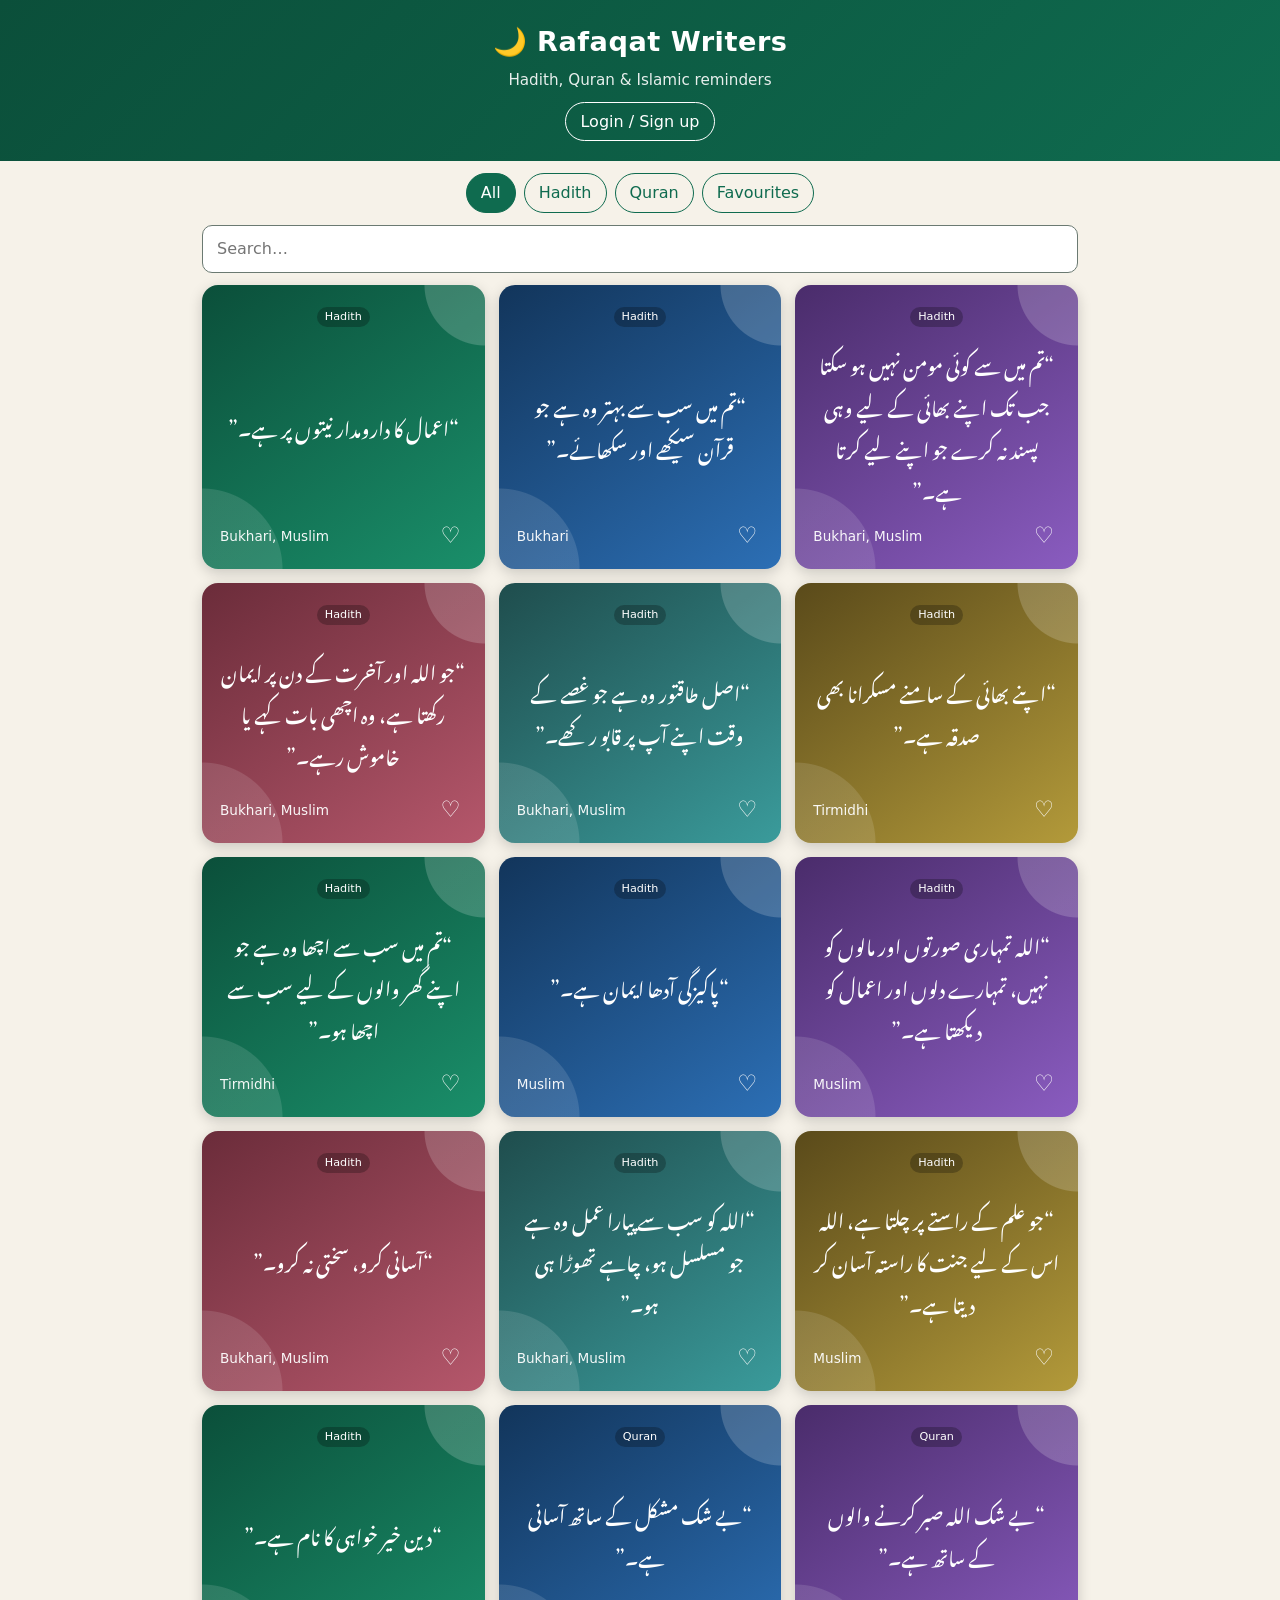
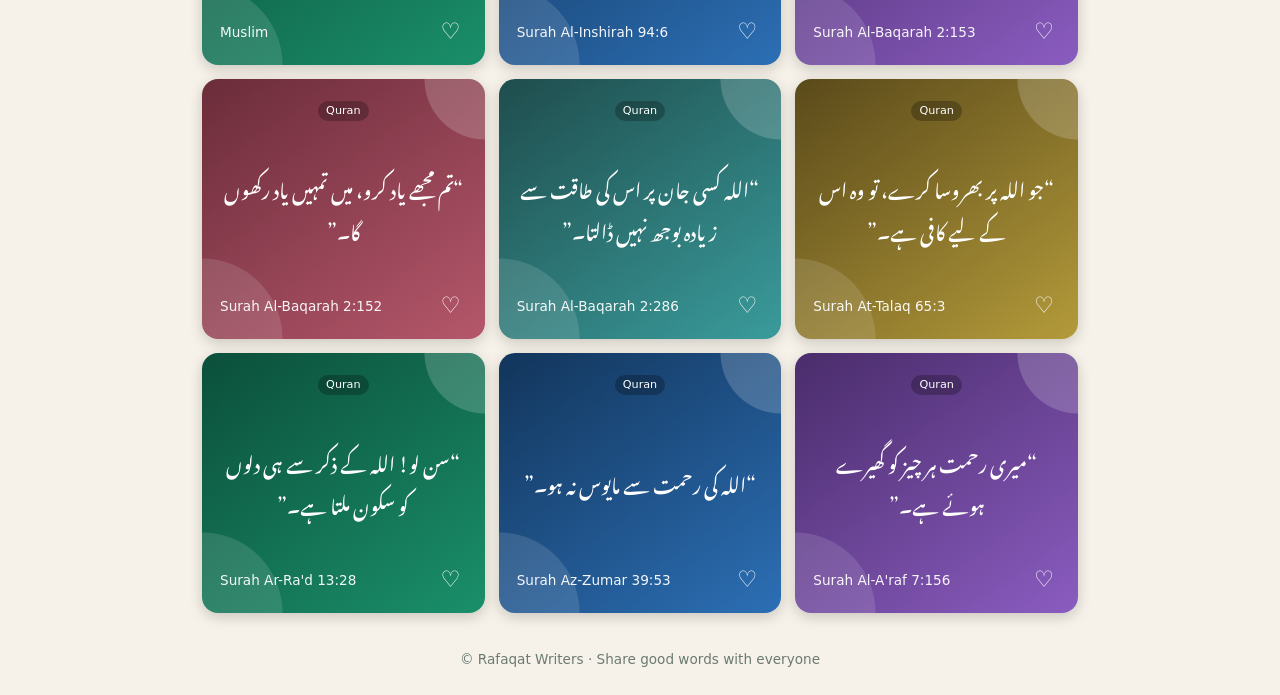
==== index.html @ 3bccc46a "Add files via upload" ====
<!DOCTYPE html>
<html lang="en">
<head>
<meta charset="utf-8">
<link rel="icon" href="favicon.svg" type="image/svg+xml">
<meta name="viewport" content="width=device-width, initial-scale=1, viewport-fit=cover">
<title>Rafaqat Writers – Islamic Hadith &amp; Quran Quotes</title>
<meta name="description" content="Rafaqat Writers: a beautiful collection of Hadith, Quran verses and Islamic reminders in Urdu.">
<link rel="stylesheet" href="https://fonts.googleapis.com/css2?family=Noto+Nastaliq+Urdu&display=swap">
<link rel="stylesheet" href="style.css">
</head>
<body>
<header>
<h1>🌙 Rafaqat Writers</h1>
<p>Hadith, Quran &amp; Islamic reminders</p>
<div style="margin-top:10px"><button class="chip" style="color:#fff;border-color:#fff" id="authBtn">Login / Sign up</button></div>
</header>
<nav id="cats"></nav>
<div class="bar"><input id="q" type="search" placeholder="Search…"></div>
<main id="grid"></main>
<footer>© Rafaqat Writers · Share good words with everyone</footer>

<dialog id="dlg">
<h3 id="dt" style="margin-top:0">Login</h3>
<input id="u" placeholder="Username" autocomplete="username">
<input id="p" type="password" placeholder="Password" autocomplete="current-password">
<div class="err" id="err"></div>
<div class="row"><button class="btn" id="go">Login</button><button class="chip" id="sw">New account</button><button class="chip" id="cl">Close</button></div>
</dialog>

<script src="script.js"></script>
</body>
</html>
---- style.css ----
:root{--bg:#f6f2e9;--fg:#1f2a24;--card:#fff;--ac:#0f6b4f;--mut:#6b7a72;box-sizing:border-box;padding-top:env(safe-area-inset-top,0px);padding-bottom:env(safe-area-inset-bottom,0px)}
@media(prefers-color-scheme:dark){:root:not([data-theme="light"]){--bg:#111a16;--fg:#eef3ef;--card:#1b2822;--ac:#3fc59a;--mut:#9fb2a8}}
:root[data-theme="dark"]{--bg:#111a16;--fg:#eef3ef;--card:#1b2822;--ac:#3fc59a;--mut:#9fb2a8}
*{box-sizing:border-box}
html{scroll-padding-top:env(safe-area-inset-top,0px)}
body{margin:0;background:var(--bg);color:var(--fg);font-family:"Segoe UI",system-ui,sans-serif;line-height:1.6}
header{background:linear-gradient(135deg,#0b4f3a,#0f6b4f);color:#fff;padding:20px 16px;text-align:center}
header h1{margin:0;font-size:1.7rem;letter-spacing:.5px}
header p{margin:4px 0 0;opacity:.9;font-size:.95rem}
nav{display:flex;gap:8px;flex-wrap:wrap;justify-content:center;padding:12px;position:sticky;top:env(safe-area-inset-top,0px);background:var(--bg);z-index:5}
button,input{font:inherit}
.chip{border:1px solid var(--ac);background:transparent;color:var(--ac);border-radius:20px;padding:6px 14px;cursor:pointer}
.chip.on{background:var(--ac);color:#fff}
.bar{max-width:900px;margin:0 auto;padding:0 12px;display:flex;gap:8px}
.bar input{flex:1;padding:10px 14px;border-radius:10px;border:1px solid var(--mut);background:var(--card);color:var(--fg)}
main{max-width:900px;margin:0 auto;padding:12px;display:grid;grid-template-columns:repeat(auto-fill,minmax(250px,1fr));gap:14px}
.pic{border-radius:16px;color:#fff;padding:22px 18px 14px;min-height:260px;display:flex;flex-direction:column;justify-content:space-between;position:relative;overflow:hidden;box-shadow:0 4px 14px rgba(0,0,0,.18)}
.pic::before{content:"";position:absolute;inset:0;background:radial-gradient(circle at 100% 0,rgba(255,255,255,.18) 0 60px,transparent 61px),radial-gradient(circle at 0 100%,rgba(255,255,255,.12) 0 80px,transparent 81px);pointer-events:none}
.pic .t{font-family:"Noto Nastaliq Urdu","Jameel Noori Nastaliq","Noto Naskh Arabic",serif;direction:rtl;line-height:2.2;font-size:1.2rem;font-weight:500;text-align:center;margin:auto 0;padding:8px 0;position:relative}
.pic .s{display:flex;justify-content:space-between;align-items:center;font-size:.85rem;opacity:.95;position:relative}
.pic .tag{font-size:.7rem;background:rgba(0,0,0,.25);border-radius:10px;padding:1px 8px;position:relative;align-self:center;margin-bottom:6px}
.heart{background:none;border:0;color:#fff;font-size:1.4rem;cursor:pointer}
.empty{grid-column:1/-1;text-align:center;color:var(--mut);padding:30px}
footer{text-align:center;color:var(--mut);padding:24px 12px;font-size:.85rem}
dialog{border:0;border-radius:16px;padding:20px;background:var(--card);color:var(--fg);width:min(92vw,340px)}
dialog::backdrop{background:rgba(0,0,0,.5)}
dialog input{display:block;width:100%;margin:8px 0;padding:10px;border-radius:8px;border:1px solid var(--mut);background:var(--bg);color:var(--fg)}
dialog .row{display:flex;gap:8px;margin-top:8px}
.btn{background:var(--ac);color:#fff;border:0;border-radius:10px;padding:9px 16px;cursor:pointer}
.err{color:#d33;font-size:.85rem;min-height:1.2em}
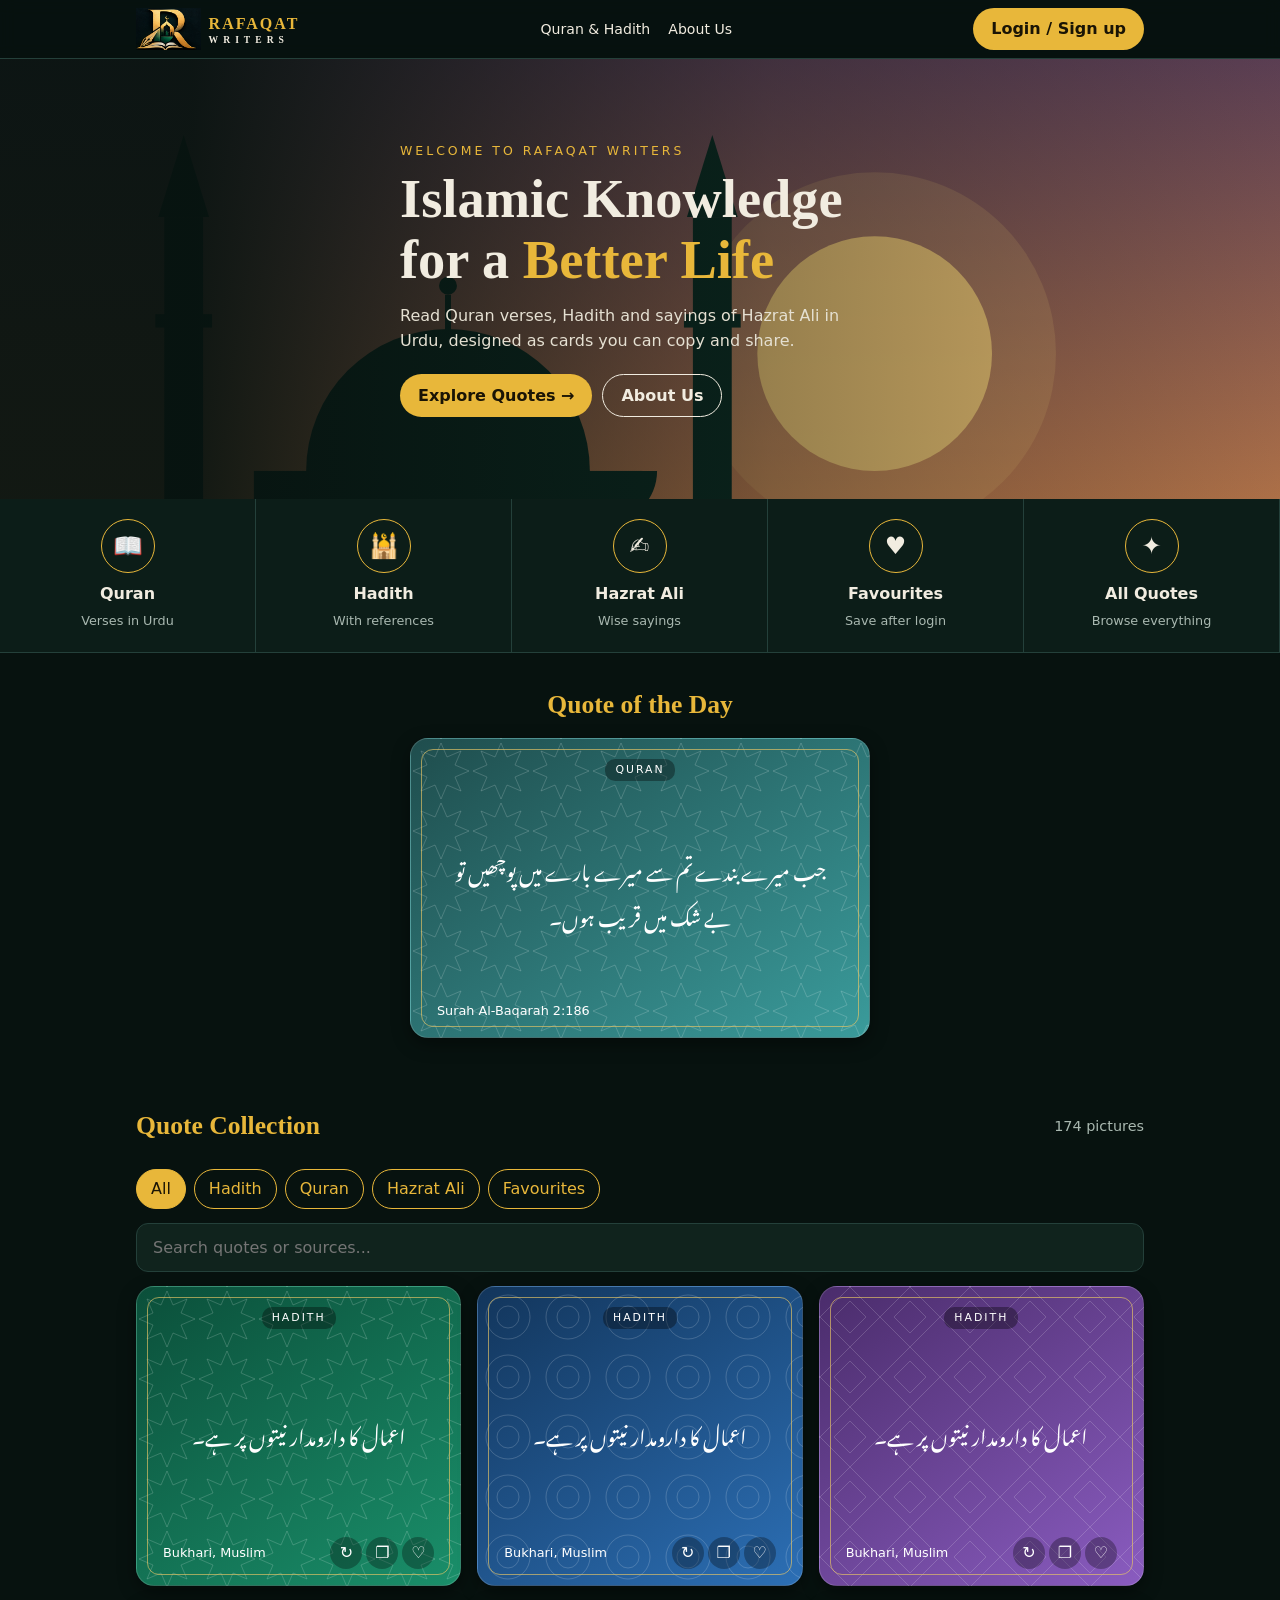
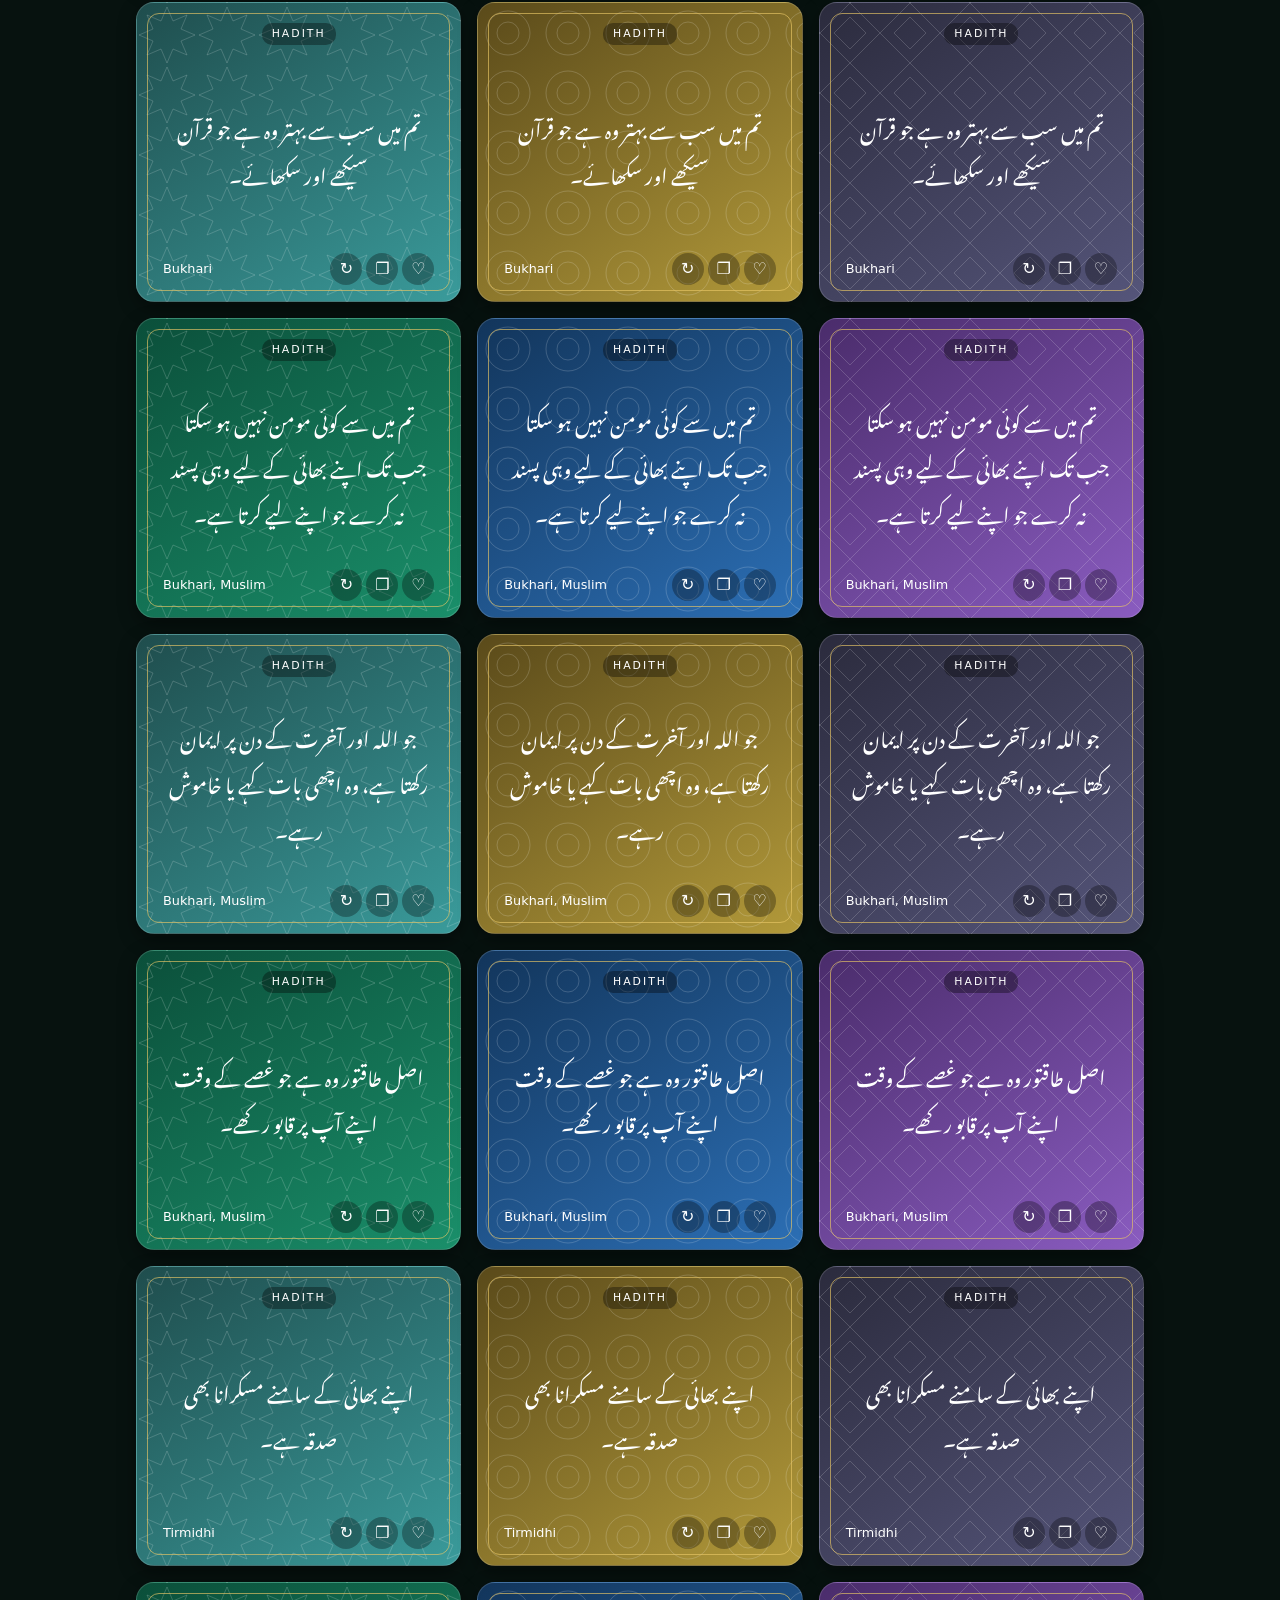
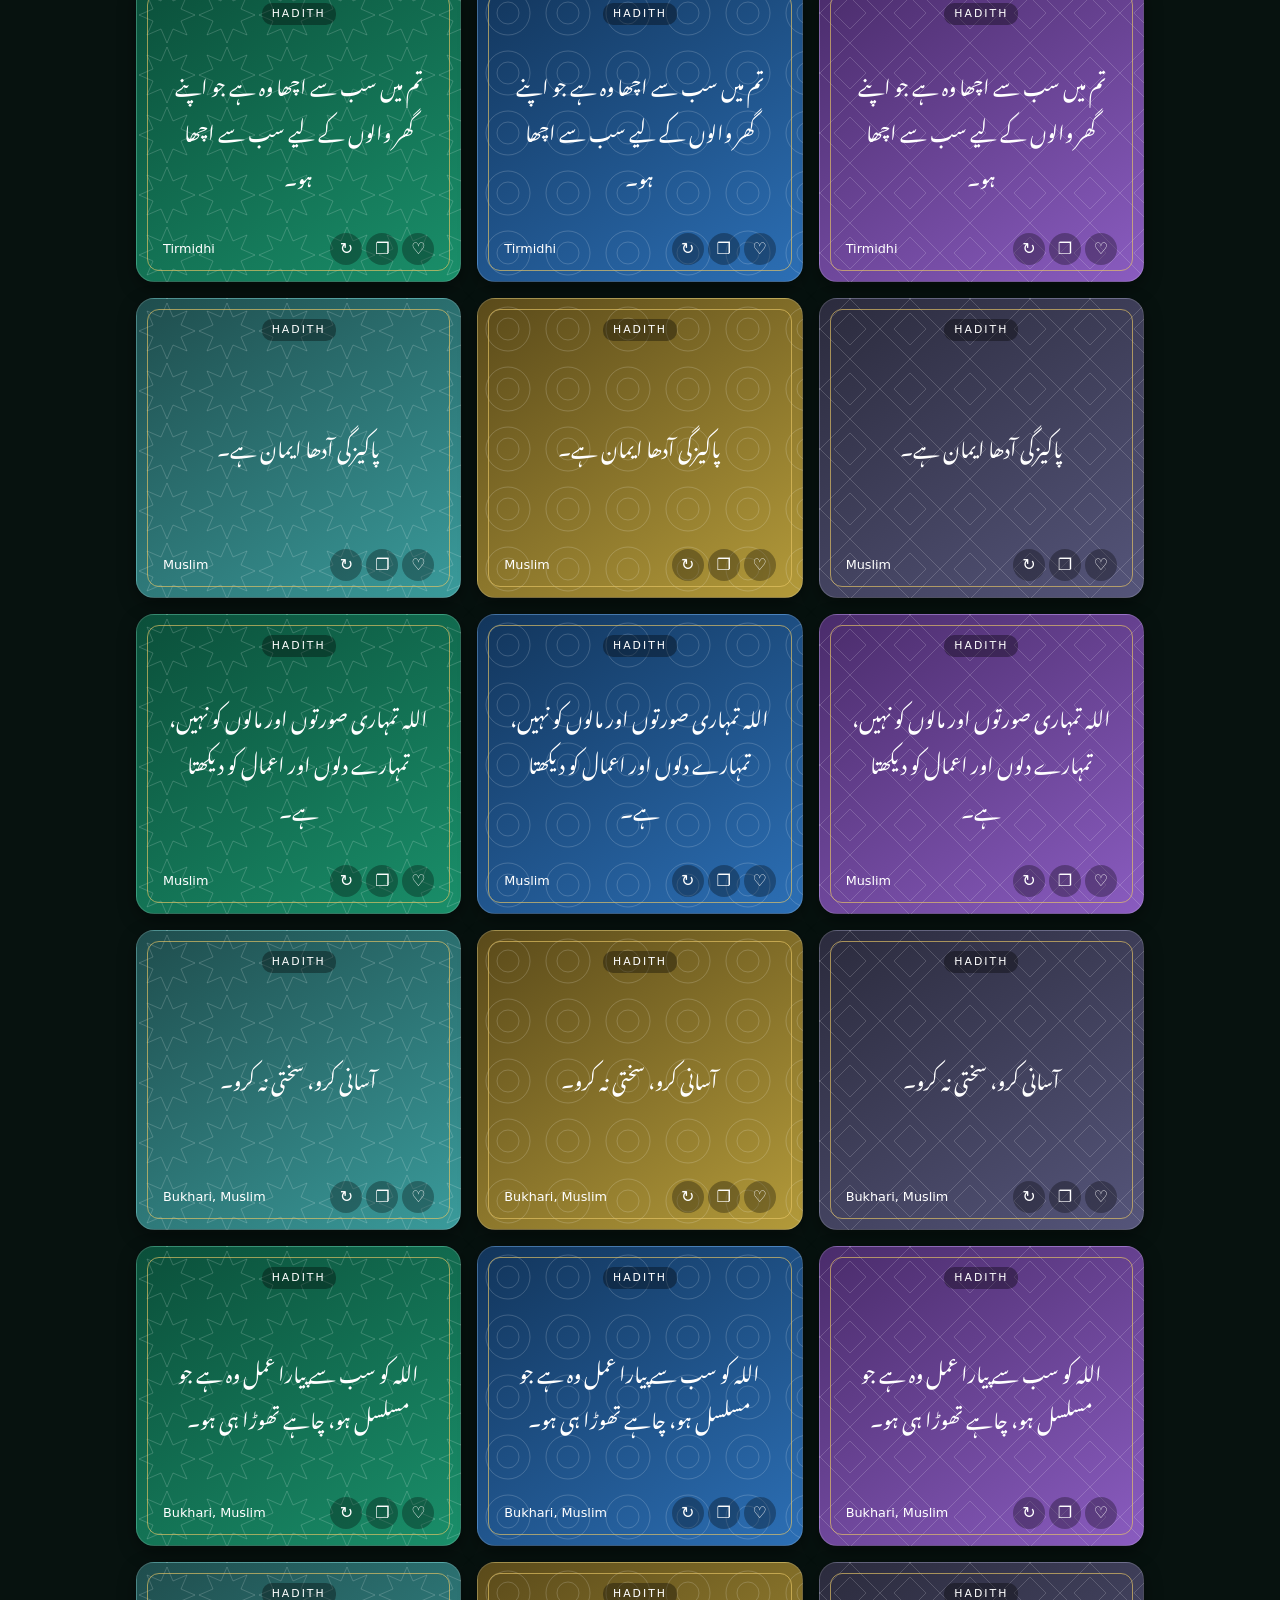
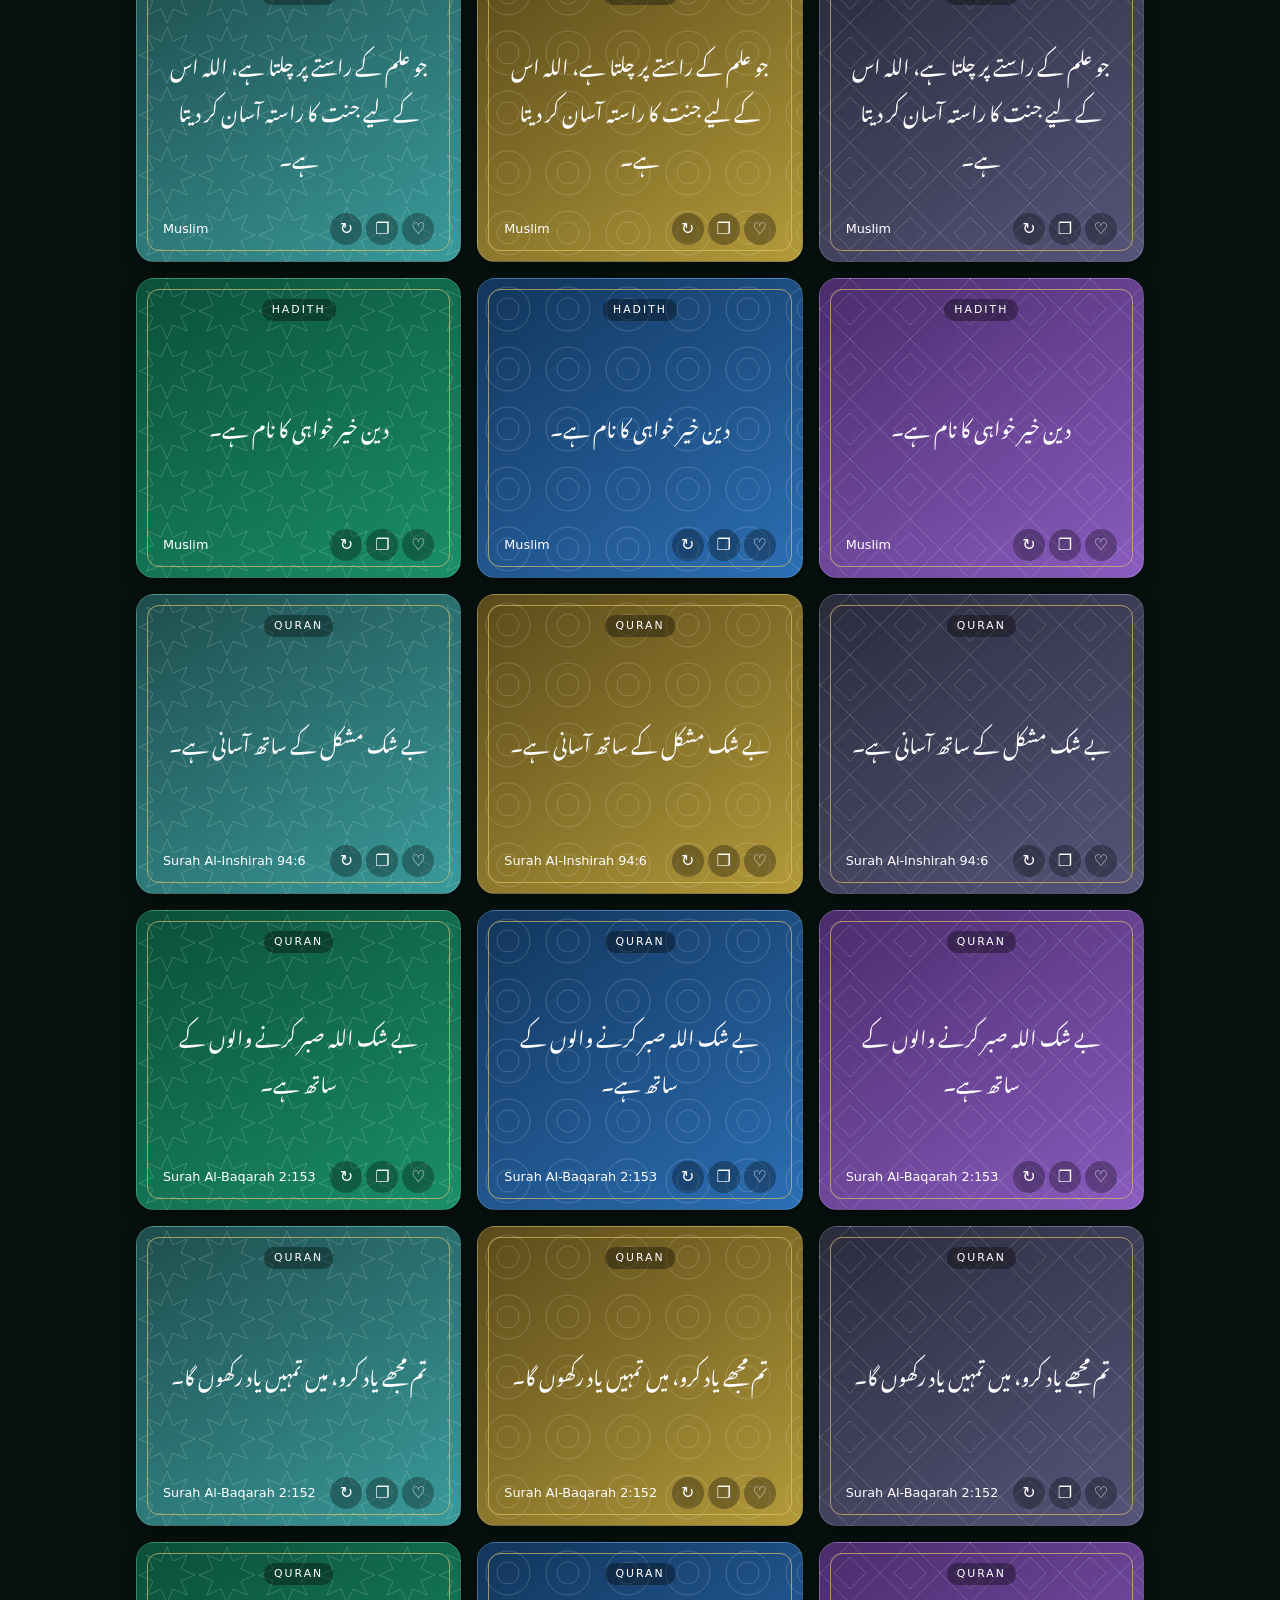
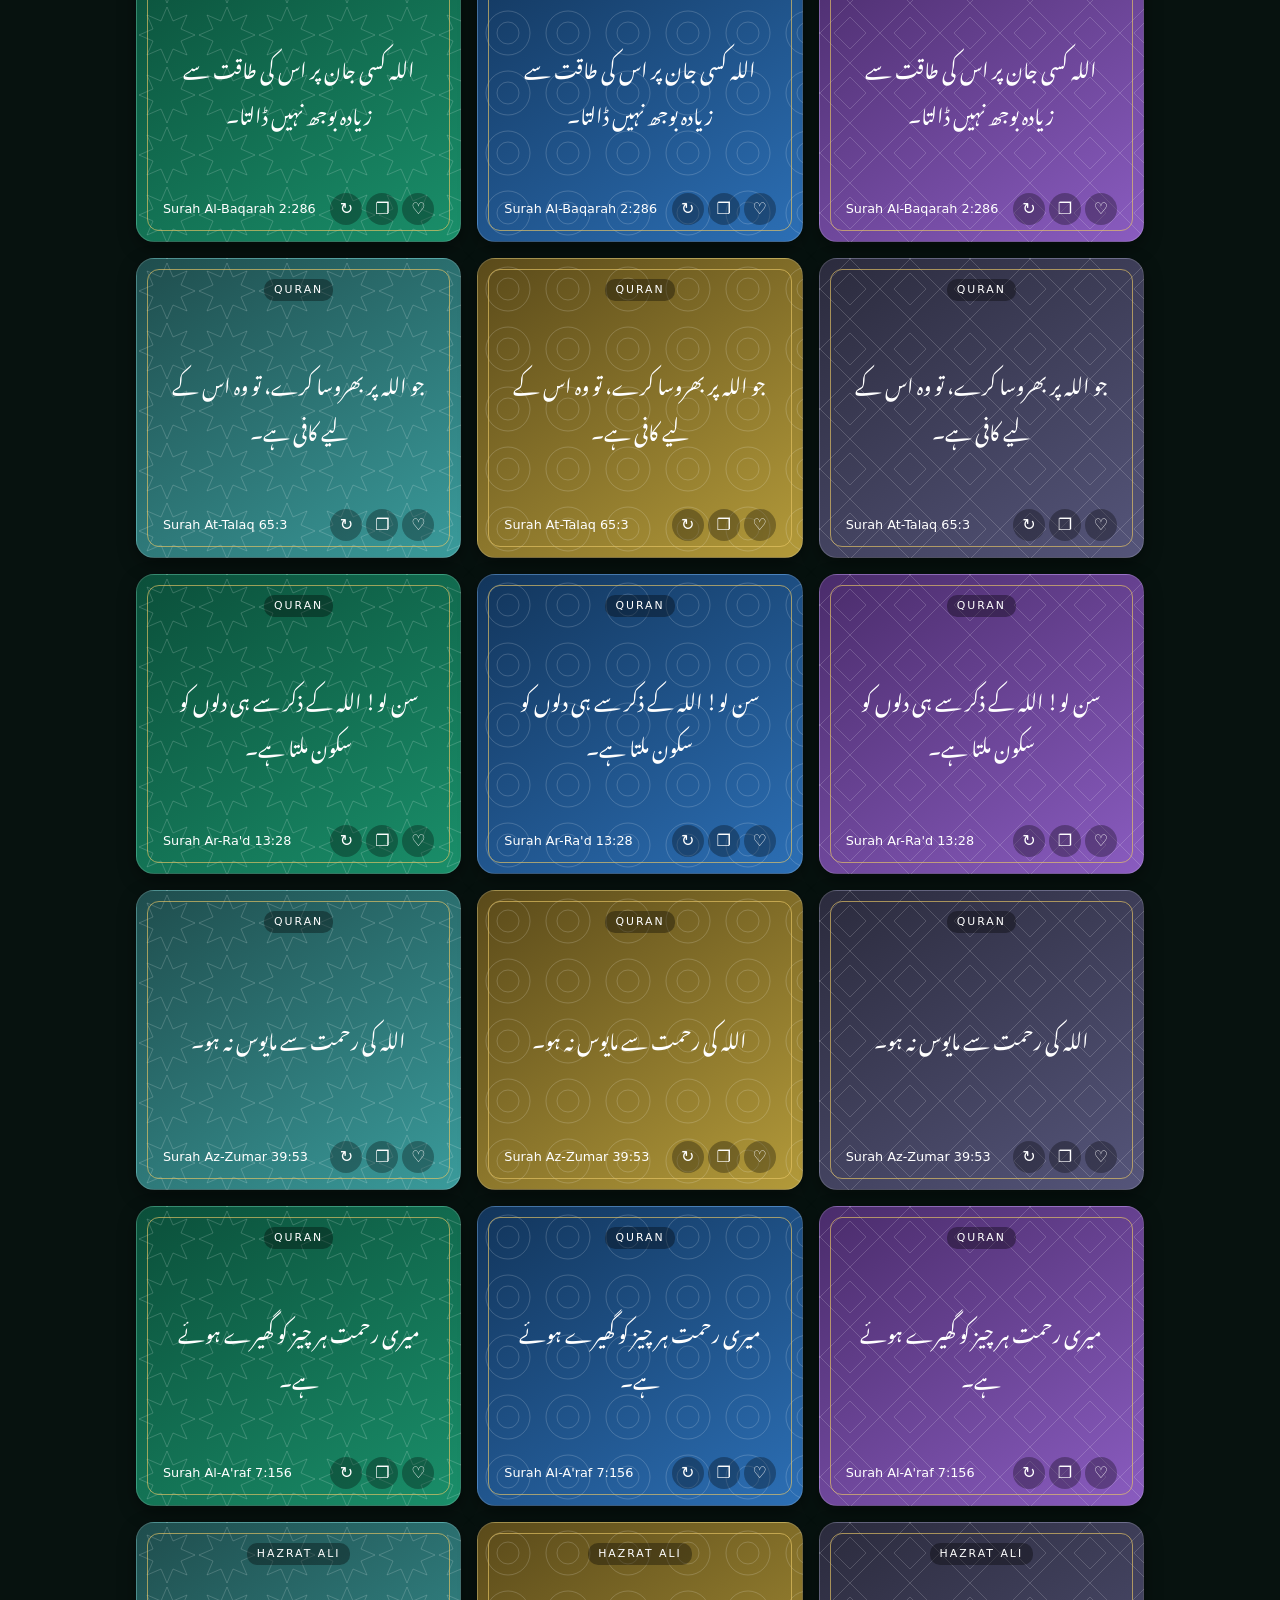
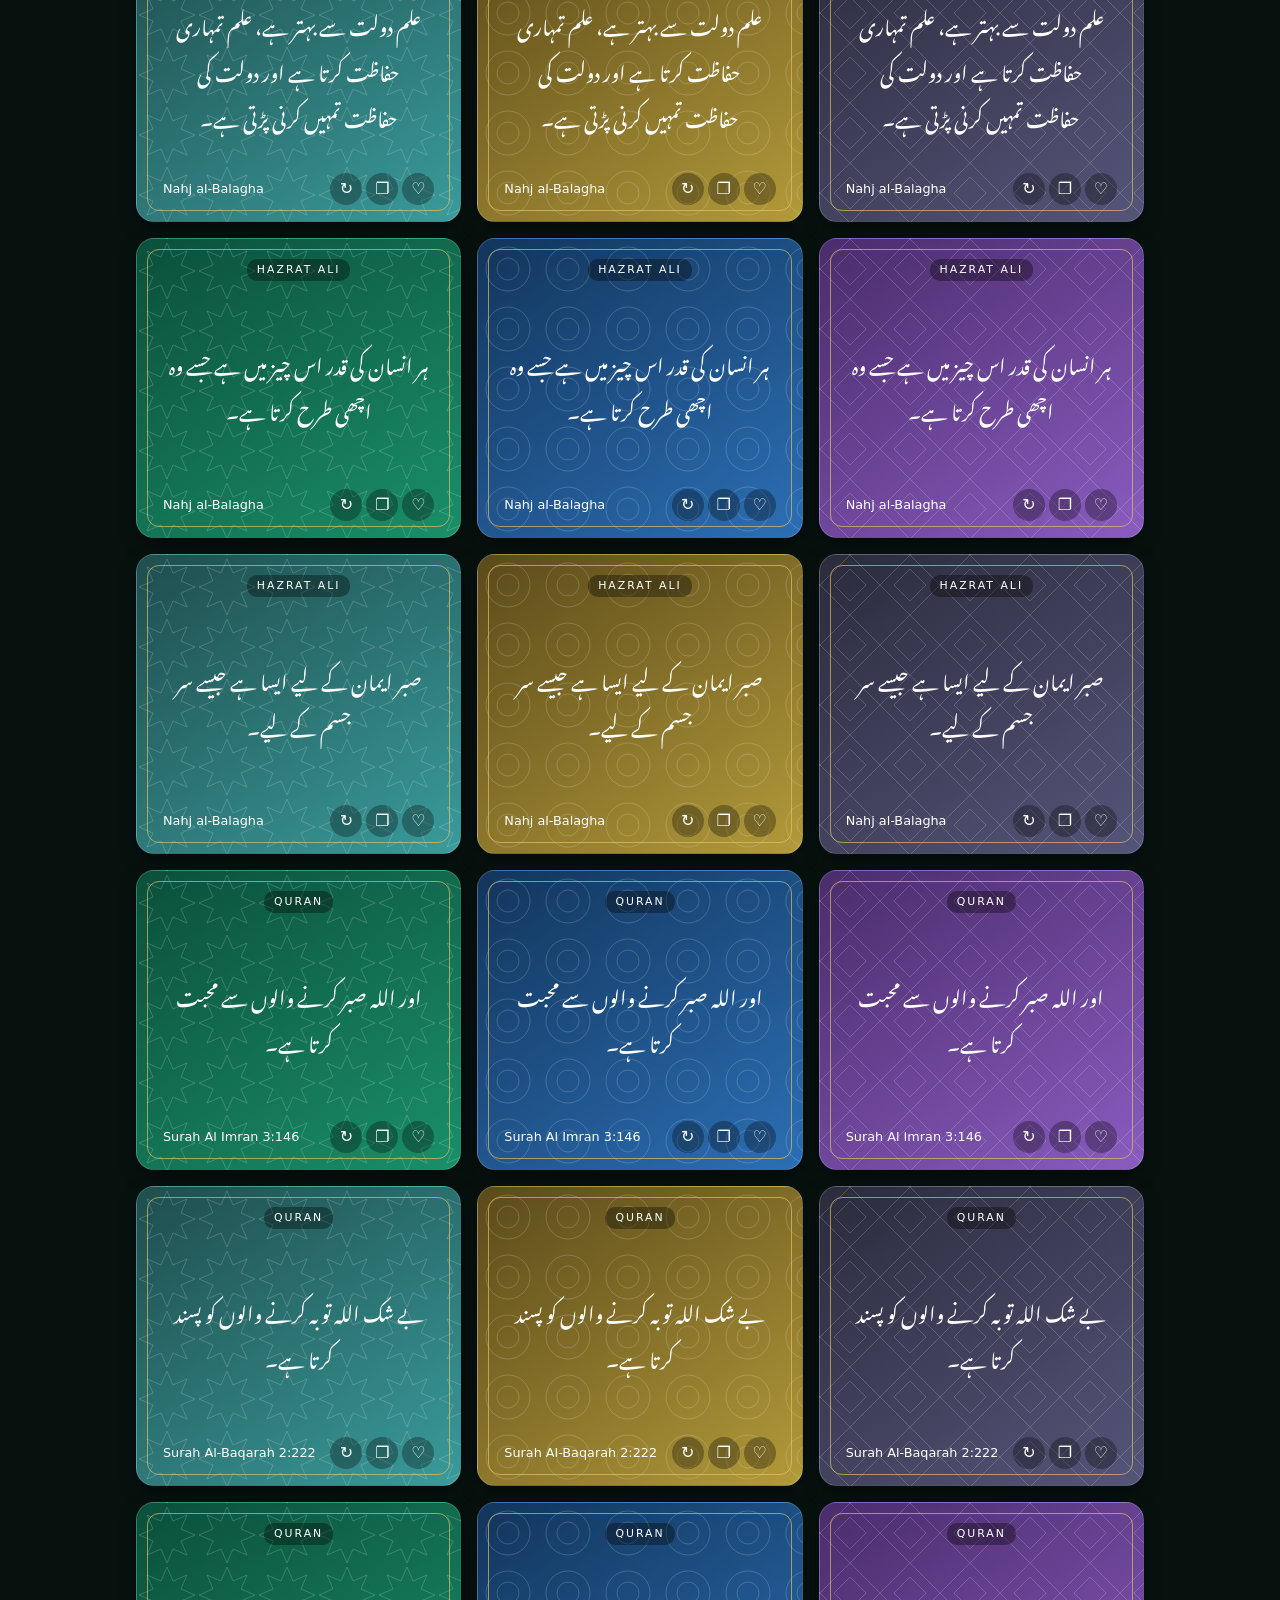
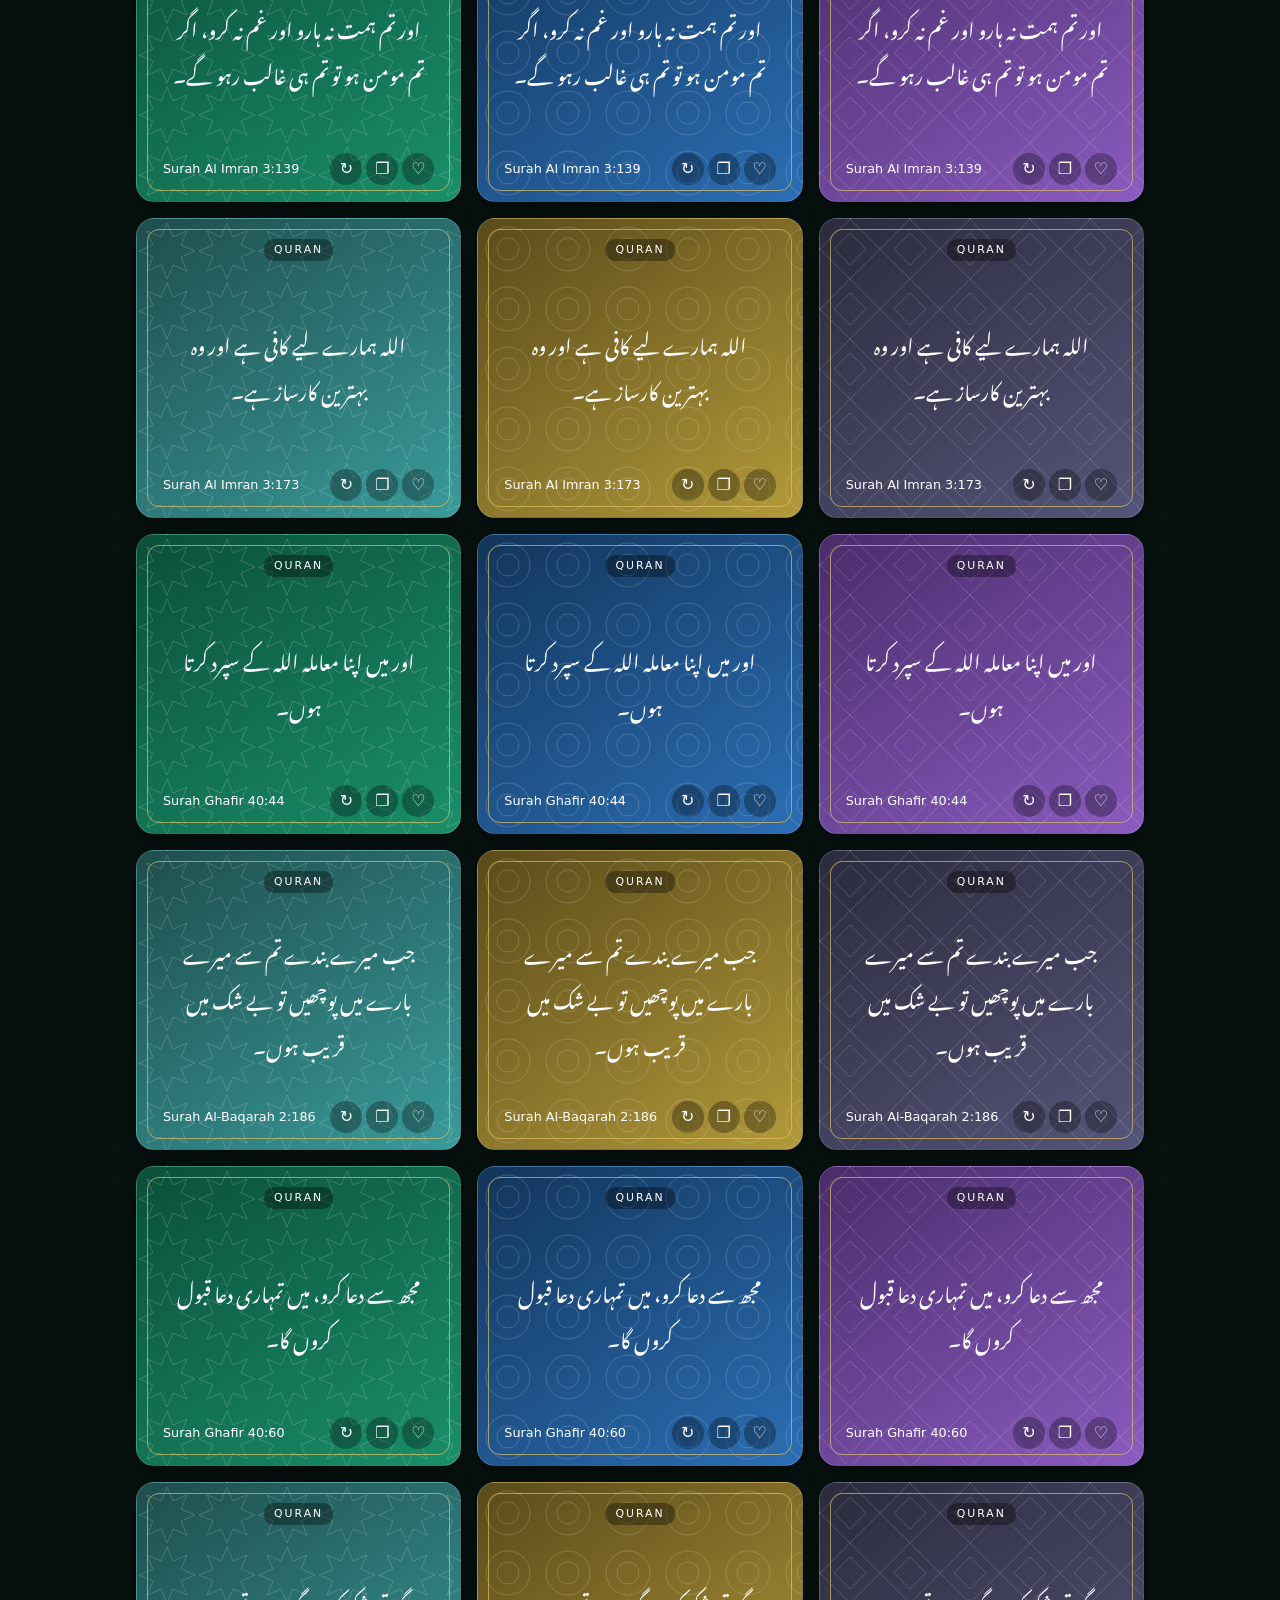
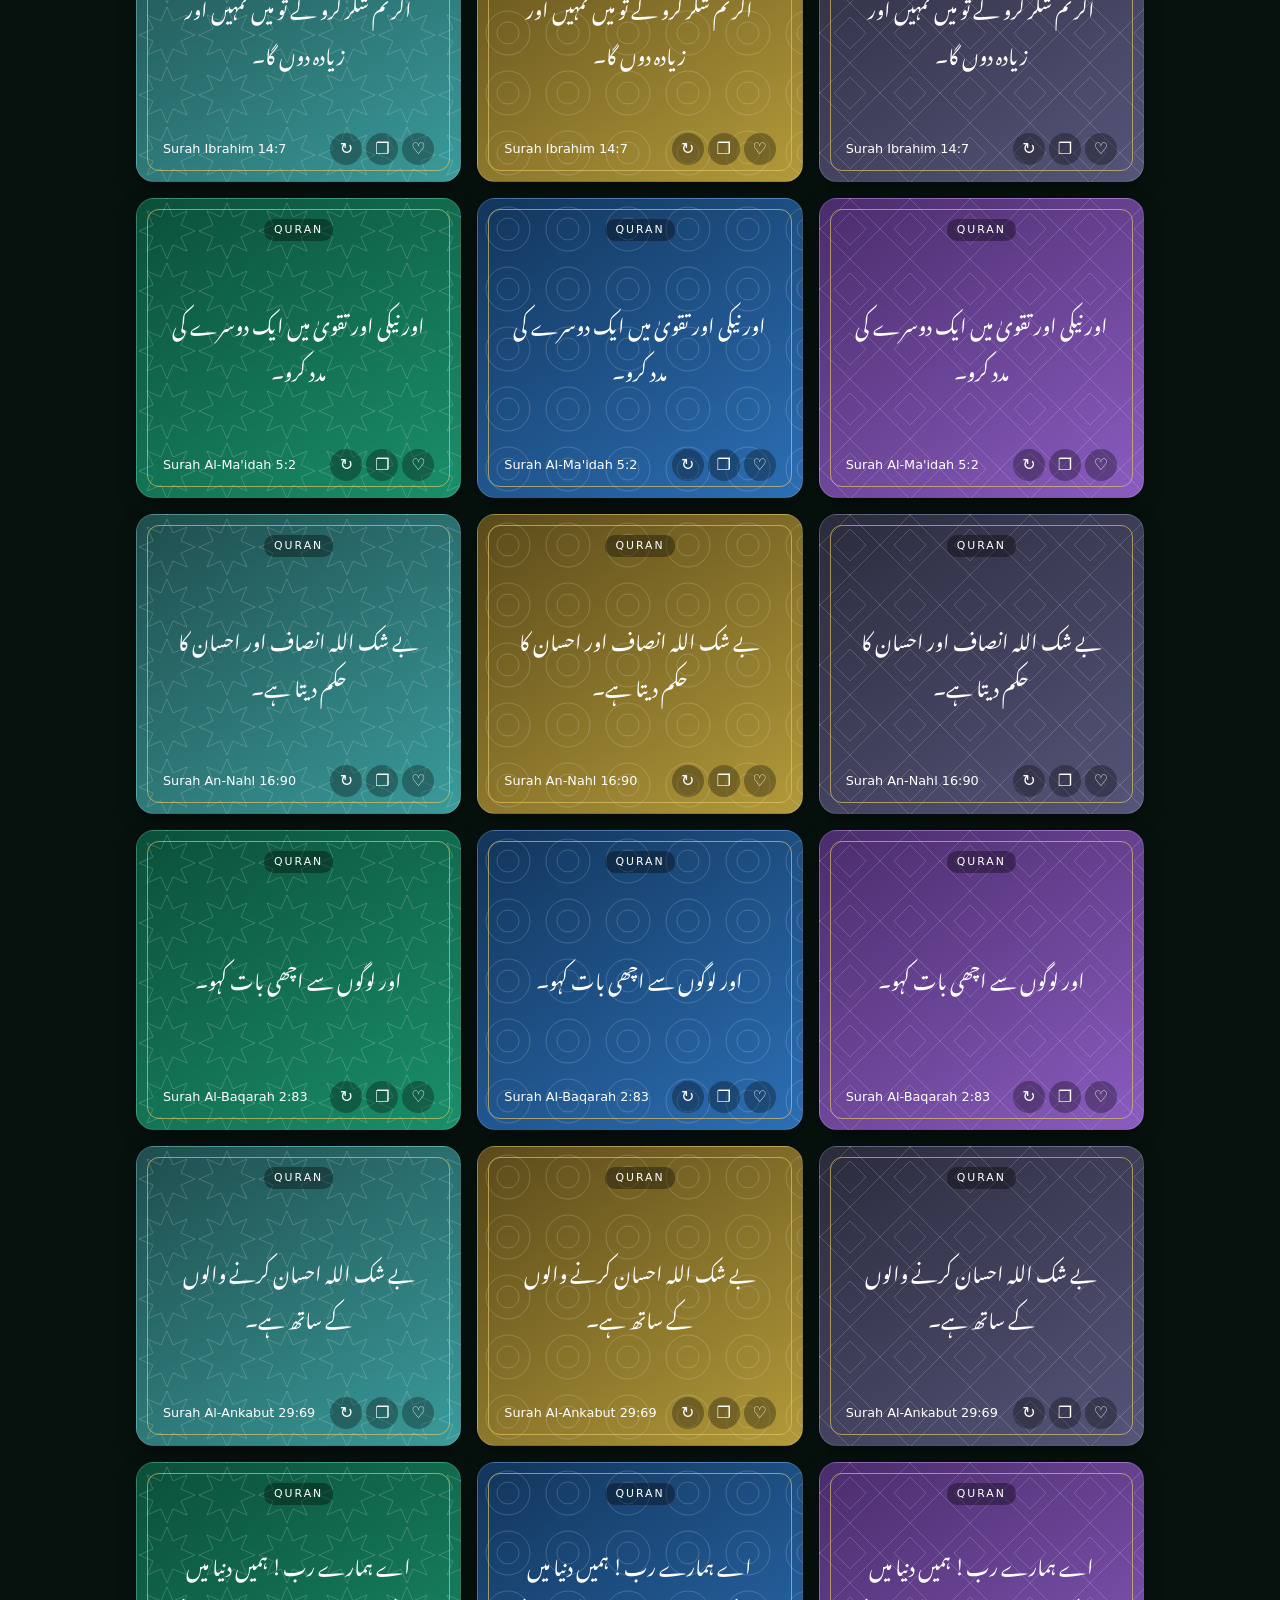
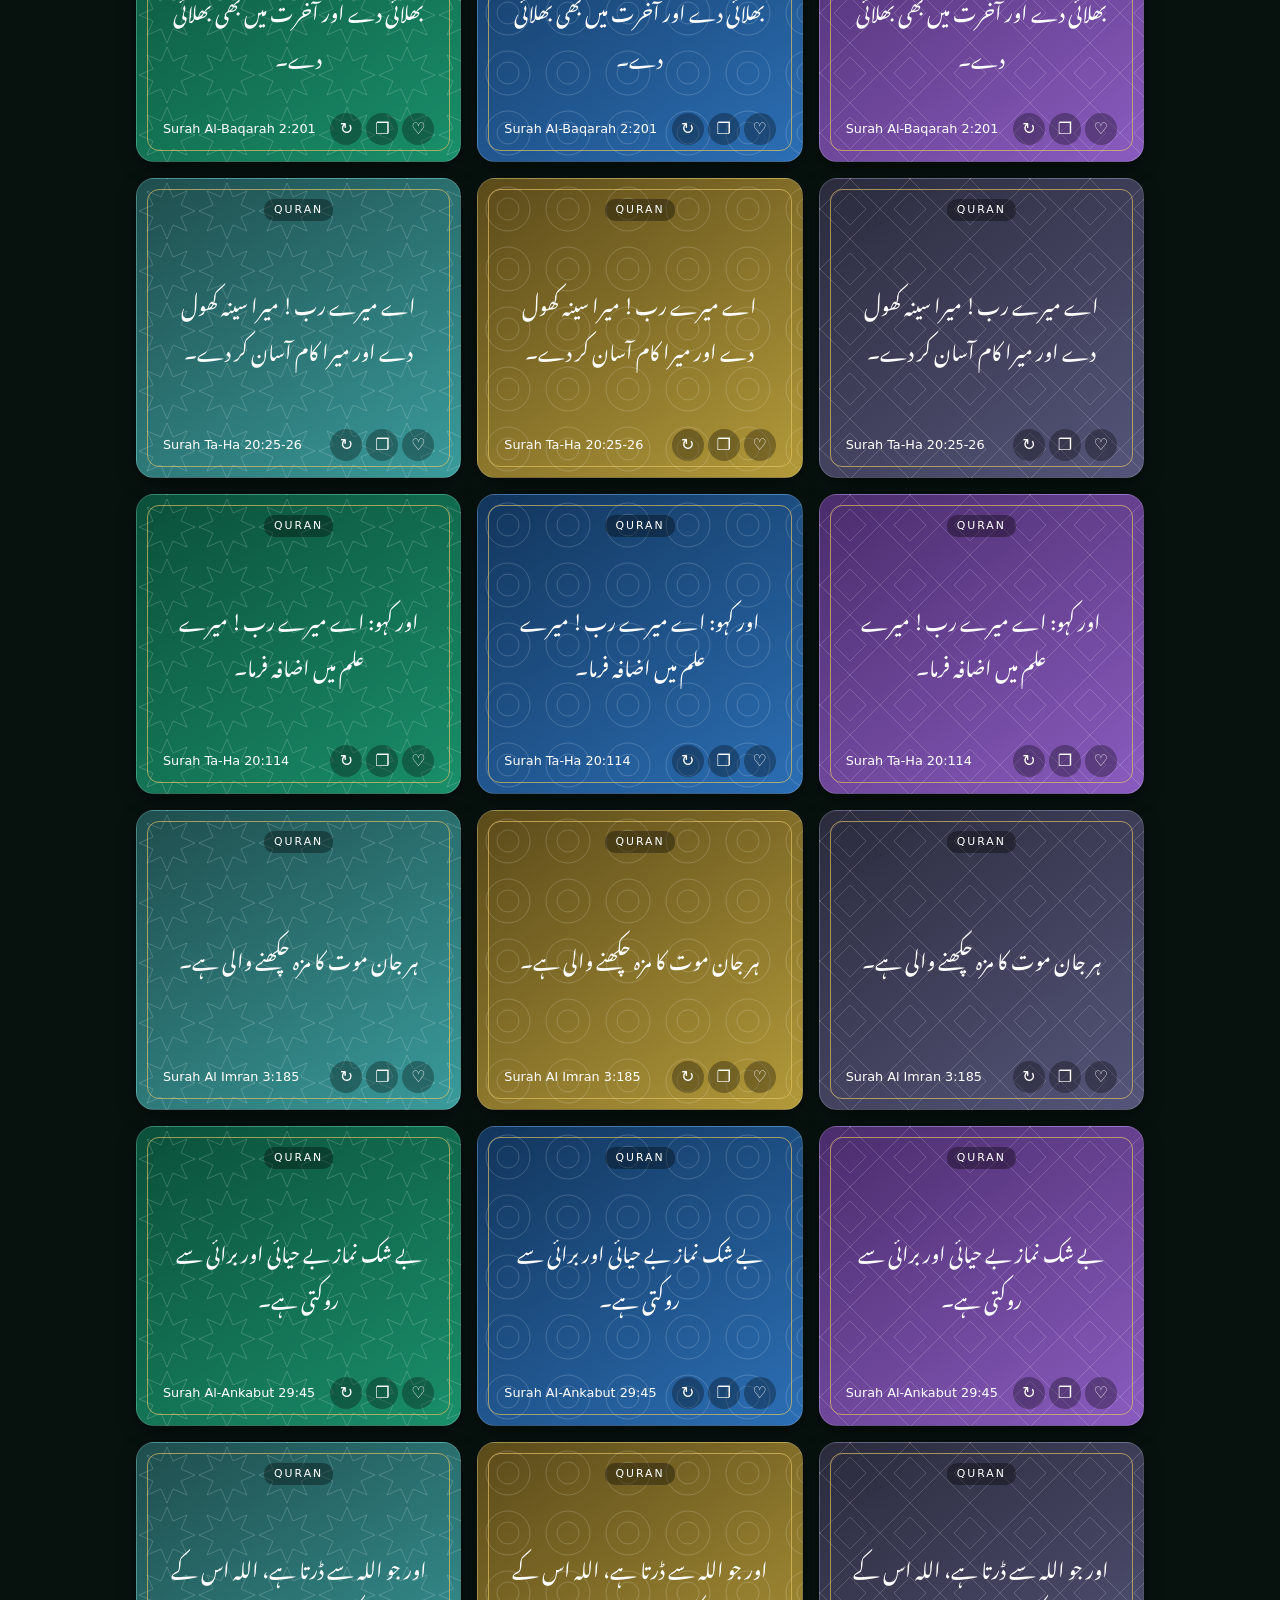
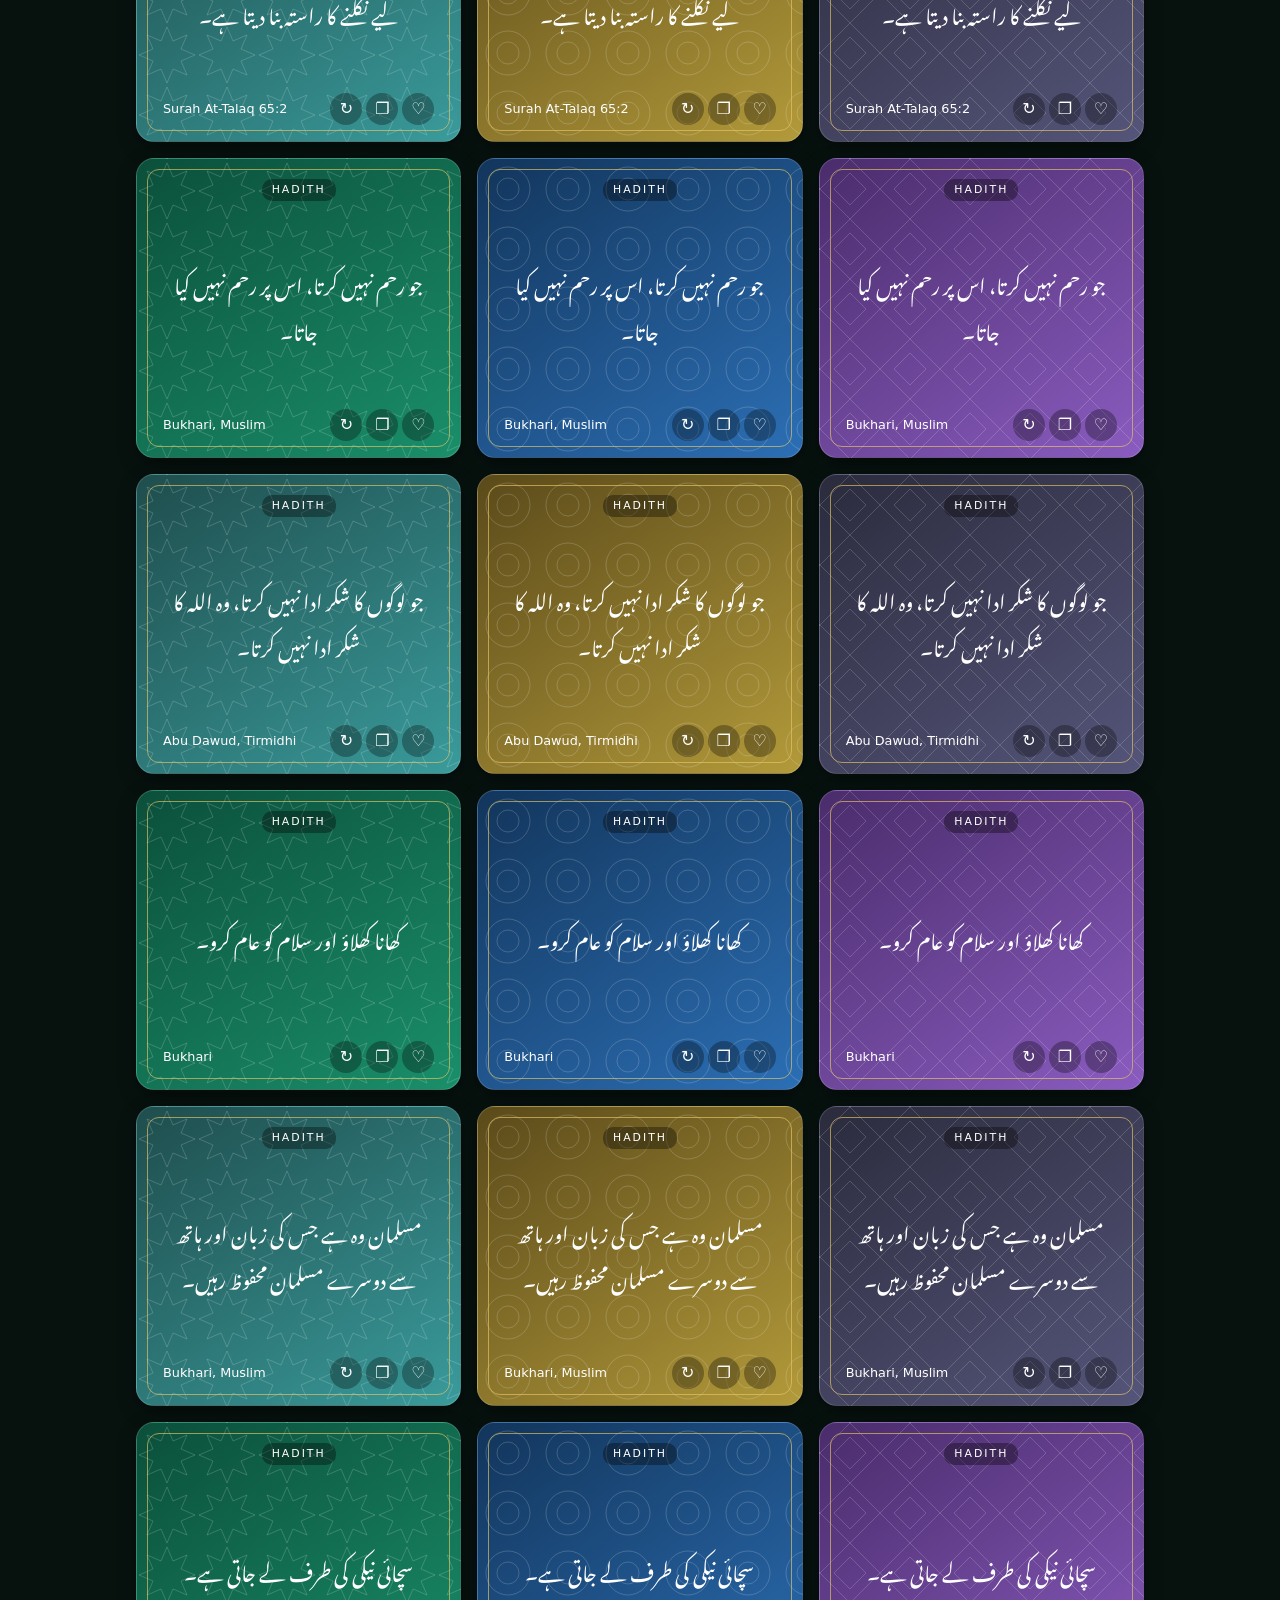
==== commit 3c14cf62: "Add files via upload" ====
--- a/index.html
+++ b/index.html
@@ -2,32 +2,49 @@
 <html lang="en">
 <head>
 <meta charset="utf-8">
-<link rel="icon" href="favicon.svg" type="image/svg+xml">
 <meta name="viewport" content="width=device-width, initial-scale=1, viewport-fit=cover">
-<title>Rafaqat Writers – Islamic Hadith &amp; Quran Quotes</title>
-<meta name="description" content="Rafaqat Writers: a beautiful collection of Hadith, Quran verses and Islamic reminders in Urdu.">
+<title>Rafaqat Writers - Islamic Knowledge for a Better Life</title>
+<meta name="description" content="Rafaqat Writers: Quran verses, Hadith and sayings of Hazrat Ali in Urdu, designed as beautiful shareable cards.">
+<link rel="icon" href="favicon.png" type="image/png">
 <link rel="stylesheet" href="https://fonts.googleapis.com/css2?family=Noto+Nastaliq+Urdu&display=swap">
+<style>:root{--hero:url("01-sunset-mosque.svg");--ban:url("04-arches.svg")}</style>
 <link rel="stylesheet" href="style.css">
 </head>
 <body>
-<header>
-<h1>🌙 Rafaqat Writers</h1>
-<p>Hadith, Quran &amp; Islamic reminders</p>
-<div style="margin-top:10px"><button class="chip" style="color:#fff;border-color:#fff" id="authBtn">Login / Sign up</button></div>
-</header>
-<nav id="cats"></nav>
-<div class="bar"><input id="q" type="search" placeholder="Search…"></div>
-<main id="grid"></main>
-<footer>© Rafaqat Writers · Share good words with everyone</footer>
+<header><div class="w"><nav>
+<a class="brand" href="#" onclick="return false"><img src="logo-emblem.png" alt="Rafaqat Writers logo"><span>RAFAQAT<small>WRITERS</small></span></a>
+<div class="links"><a href="#" data-v="All">Quran &amp; Hadith</a><a href="#" data-info="1">About Us</a></div>
+<button class="gb" id="authBtn">Login / Sign up</button></nav></div></header>
 
-<dialog id="dlg">
-<h3 id="dt" style="margin-top:0">Login</h3>
-<input id="u" placeholder="Username" autocomplete="username">
-<input id="p" type="password" placeholder="Password" autocomplete="current-password">
-<div class="err" id="err"></div>
-<div class="row"><button class="btn" id="go">Login</button><button class="chip" id="sw">New account</button><button class="chip" id="cl">Close</button></div>
-</dialog>
+<div class="hero" id="top"><div class="w"><div class="eyebrow">WELCOME TO RAFAQAT WRITERS</div>
+<h1>Islamic Knowledge<br>for a <b>Better Life</b></h1>
+<p>Read Quran verses, Hadith and sayings of Hazrat Ali in Urdu, designed as cards you can copy and share.</p>
+<div class="row"><button class="gb" id="exp">Explore Quotes &rarr;</button><button class="gb o" data-info="1">About Us</button></div></div></div>
 
+<div class="tiles" id="tiles">
+<div class="tile" data-c="Quran"><i>&#128214;</i><b>Quran</b><span>Verses in Urdu</span></div>
+<div class="tile" data-c="Hadith"><i>&#128332;</i><b>Hadith</b><span>With references</span></div>
+<div class="tile" data-c="Hazrat Ali"><i>&#9997;&#65039;</i><b>Hazrat Ali</b><span>Wise sayings</span></div>
+<div class="tile" data-c="Favourites"><i>&#9829;</i><b>Favourites</b><span>Save after login</span></div>
+<div class="tile" data-c="All"><i>&#10022;</i><b>All Quotes</b><span>Browse everything</span></div></div>
+
+<section><div class="w"><h2 class="t2" style="text-align:center">Quote of the Day</h2><div class="qodw" id="qod"></div></div></section>
+
+<section id="gallery"><div class="w">
+<div class="sec"><h2 class="t2">Quote Collection</h2><span id="cnt"></span></div>
+<div class="tools" id="cats"></div>
+<div class="bar"><input id="q" type="search" placeholder="Search quotes or sources..."></div>
+<main id="grid"></main></div></section>
+
+<div class="banner"><div>Read &#10022; Learn &#10022; Grow</div><small>RAFAQAT WRITERS</small></div>
+
+<section class="about" id="about"><div class="w"><h2 class="t2" style="text-align:center">About Us</h2>
+<p>Rafaqat Writers shares Quran verses, Hadith and sayings of Hazrat Ali in Urdu, so good words reach more people. Please verify references with a trusted scholar before sharing.</p></div></section>
+
+<footer><img src="logo-full.png" alt="Rafaqat Writers"><em>Islamic knowledge is the light that guides us in every step of life.</em>&copy; Rafaqat Writers</footer>
+<div class="toast" id="toast"></div>
+<dialog id="view" class="view"><div class="vh"><b id="vt" style="color:var(--gold)"></b><button class="chip" id="vc">Close</button></div><div id="vgrid" class="vg"></div></dialog>
+<dialog id="info"><h3 style="margin-top:0;color:var(--gold)">About Us</h3><p>Rafaqat Writers shares Quran verses, Hadith and sayings of Hazrat Ali in Urdu, so good words reach more people. Please verify references with a trusted scholar before sharing.</p><button class="chip" id="ic">Close</button></dialog>
+<dialog id="dlg"><h3 id="dt" style="margin-top:0">Login</h3><input id="u" placeholder="Username" autocomplete="username"><input id="p" type="password" placeholder="Password" autocomplete="current-password"><div class="err" id="err"></div><div class="row2"><button class="btn" id="go">Login</button><button class="chip" id="sw">New account</button><button class="chip" id="cl">Close</button></div></dialog>
 <script src="script.js"></script>
-</body>
-</html>
+</body></html>
--- a/style.css
+++ b/style.css
@@ -1,30 +1,61 @@
-:root{--bg:#f6f2e9;--fg:#1f2a24;--card:#fff;--ac:#0f6b4f;--mut:#6b7a72;box-sizing:border-box;padding-top:env(safe-area-inset-top,0px);padding-bottom:env(safe-area-inset-bottom,0px)}
-@media(prefers-color-scheme:dark){:root:not([data-theme="light"]){--bg:#111a16;--fg:#eef3ef;--card:#1b2822;--ac:#3fc59a;--mut:#9fb2a8}}
-:root[data-theme="dark"]{--bg:#111a16;--fg:#eef3ef;--card:#1b2822;--ac:#3fc59a;--mut:#9fb2a8}
-*{box-sizing:border-box}
-html{scroll-padding-top:env(safe-area-inset-top,0px)}
+:root{--bg:#07120f;--bg2:#0c1d18;--fg:#f1ece0;--card:#10231d;--ac:#e8b73a;--gold:#e8b73a;--mut:#a9b8b0;--bd:#24403a;box-sizing:border-box;padding-top:env(safe-area-inset-top,0px);padding-bottom:env(safe-area-inset-bottom,0px)}
+*{box-sizing:border-box}html{scroll-padding-top:70px;scroll-behavior:smooth}
 body{margin:0;background:var(--bg);color:var(--fg);font-family:"Segoe UI",system-ui,sans-serif;line-height:1.6}
-header{background:linear-gradient(135deg,#0b4f3a,#0f6b4f);color:#fff;padding:20px 16px;text-align:center}
-header h1{margin:0;font-size:1.7rem;letter-spacing:.5px}
-header p{margin:4px 0 0;opacity:.9;font-size:.95rem}
-nav{display:flex;gap:8px;flex-wrap:wrap;justify-content:center;padding:12px;position:sticky;top:env(safe-area-inset-top,0px);background:var(--bg);z-index:5}
-button,input{font:inherit}
-.chip{border:1px solid var(--ac);background:transparent;color:var(--ac);border-radius:20px;padding:6px 14px;cursor:pointer}
-.chip.on{background:var(--ac);color:#fff}
-.bar{max-width:900px;margin:0 auto;padding:0 12px;display:flex;gap:8px}
-.bar input{flex:1;padding:10px 14px;border-radius:10px;border:1px solid var(--mut);background:var(--card);color:var(--fg)}
-main{max-width:900px;margin:0 auto;padding:12px;display:grid;grid-template-columns:repeat(auto-fill,minmax(250px,1fr));gap:14px}
-.pic{border-radius:16px;color:#fff;padding:22px 18px 14px;min-height:260px;display:flex;flex-direction:column;justify-content:space-between;position:relative;overflow:hidden;box-shadow:0 4px 14px rgba(0,0,0,.18)}
-.pic::before{content:"";position:absolute;inset:0;background:radial-gradient(circle at 100% 0,rgba(255,255,255,.18) 0 60px,transparent 61px),radial-gradient(circle at 0 100%,rgba(255,255,255,.12) 0 80px,transparent 81px);pointer-events:none}
-.pic .t{font-family:"Noto Nastaliq Urdu","Jameel Noori Nastaliq","Noto Naskh Arabic",serif;direction:rtl;line-height:2.2;font-size:1.2rem;font-weight:500;text-align:center;margin:auto 0;padding:8px 0;position:relative}
-.pic .s{display:flex;justify-content:space-between;align-items:center;font-size:.85rem;opacity:.95;position:relative}
-.pic .tag{font-size:.7rem;background:rgba(0,0,0,.25);border-radius:10px;padding:1px 8px;position:relative;align-self:center;margin-bottom:6px}
-.heart{background:none;border:0;color:#fff;font-size:1.4rem;cursor:pointer}
+button,input{font:inherit}a{color:inherit;text-decoration:none}
+.w{max-width:1040px;margin:0 auto;padding:0 16px}
+header{position:sticky;top:env(safe-area-inset-top,0px);z-index:20;background:#07120fee;backdrop-filter:blur(8px);border-bottom:1px solid var(--bd)}
+nav{display:flex;align-items:center;justify-content:space-between;gap:10px;padding:8px 0}
+.brand{display:flex;align-items:center;gap:8px;font-family:Georgia,serif;color:var(--gold);font-weight:700;letter-spacing:2px}
+.brand img{height:42px}.brand small{display:block;font-size:.6rem;letter-spacing:5px;color:var(--fg);margin-top:-5px}
+.links{display:flex;gap:18px;font-size:.88rem}.links a:hover{color:var(--gold)}
+@media(max-width:760px){.links{display:none}}
+.gb{background:var(--gold);color:#1a1405;border:0;border-radius:22px;padding:8px 18px;font-weight:700;cursor:pointer}
+.gb.o{background:transparent;color:var(--fg);border:1.5px solid var(--fg)}
+.hero{position:relative;min-height:440px;display:flex;align-items:center;background:#07120f var(--hero) center/cover}
+.hero::before{content:"";position:absolute;inset:0;background:linear-gradient(90deg,#07120ff0 15%,#07120f66 60%,#07120f22)}
+.hero .w{position:relative}
+.eyebrow{color:var(--gold);letter-spacing:3px;font-size:.78rem;margin-bottom:8px}
+.hero h1{font-family:Georgia,serif;font-size:clamp(2rem,7vw,3.4rem);line-height:1.12;margin:0 0 12px}
+.hero h1 b{color:var(--gold)}
+.hero p{max-width:480px;color:#e5e0d2;margin:0 0 20px}
+.hero .row{display:flex;gap:10px;flex-wrap:wrap}
+.tiles{display:grid;grid-template-columns:repeat(auto-fit,minmax(150px,1fr));background:var(--bg2);border-bottom:1px solid var(--bd)}
+.tile{text-align:center;padding:20px 10px;cursor:pointer;border-right:1px solid var(--bd)}
+.tile i{display:grid;place-items:center;width:54px;height:54px;border:1.5px solid var(--gold);border-radius:50%;margin:0 auto 8px;font-style:normal;font-size:1.5rem}
+.tile b{display:block}.tile span{font-size:.8rem;color:var(--mut)}
+.tile:hover{background:#12302a}
+h2.t2{font-family:Georgia,serif;font-size:1.6rem;margin:0;color:var(--gold)}
+section{padding:32px 0}
+.qodw{max-width:460px;margin:12px auto 0}
+.tools{display:flex;gap:8px;flex-wrap:wrap;padding:10px 0}
+.chip{border:1.5px solid var(--gold);background:transparent;color:var(--gold);border-radius:20px;padding:6px 14px;cursor:pointer;white-space:nowrap}
+.chip.on{background:var(--gold);color:#1a1405}
+.bar{display:flex;gap:8px;padding:4px 0 14px}
+.bar input{flex:1;padding:11px 16px;border-radius:12px;border:1px solid var(--bd);background:var(--card);color:var(--fg)}
+.sec{display:flex;justify-content:space-between;align-items:center;margin:4px 0 12px}.sec span{color:var(--mut);font-size:.9rem}
+main{display:grid;grid-template-columns:repeat(auto-fill,minmax(270px,1fr));gap:16px}
+.pic{border-radius:18px;color:#fff;padding:20px 18px 12px;min-height:300px;display:flex;flex-direction:column;justify-content:space-between;position:relative;overflow:hidden;box-shadow:0 6px 18px rgba(0,0,0,.4);border:1px solid rgba(255,255,255,.15)}
+.pic::after{content:"";position:absolute;inset:10px;border:1.5px solid rgba(232,199,102,.65);border-radius:12px;pointer-events:none}
+.tag{align-self:center;font-size:.68rem;letter-spacing:2px;text-transform:uppercase;background:rgba(0,0,0,.35);border-radius:10px;padding:2px 10px;position:relative;z-index:1}
+.t{font-family:"Noto Nastaliq Urdu","Jameel Noori Nastaliq","Noto Naskh Arabic",serif;direction:rtl;line-height:2.3;font-size:1.25rem;text-align:center;margin:auto 0;padding:10px 14px;position:relative;z-index:1}
+.s{display:flex;justify-content:space-between;align-items:center;font-size:.8rem;padding:0 8px 4px;position:relative;z-index:1}
+.acts button{background:rgba(0,0,0,.3);border:0;color:#fff;border-radius:50%;width:32px;height:32px;cursor:pointer;margin-left:4px;font-size:1rem}
 .empty{grid-column:1/-1;text-align:center;color:var(--mut);padding:30px}
-footer{text-align:center;color:var(--mut);padding:24px 12px;font-size:.85rem}
+.banner{position:relative;text-align:center;padding:54px 16px;background:#0a2a20 var(--ban) center/cover;border-block:1px solid var(--bd)}
+.banner::before{content:"";position:absolute;inset:0;background:#07120fb0}
+.banner div{position:relative;font-family:Georgia,serif;font-style:italic;font-size:clamp(1.5rem,5vw,2.4rem);color:var(--gold)}
+.banner small{position:relative;display:block;margin-top:6px;letter-spacing:3px}
+.about p{max-width:680px;margin:10px auto 0;text-align:center;color:#d9d4c6}
+footer{background:#050d0b;border-top:1px solid var(--bd);padding:26px 16px;text-align:center;color:var(--mut);font-size:.88rem}
+footer img{height:110px}footer em{display:block;color:var(--gold);font-family:Georgia,serif;margin:8px auto;max-width:420px}
 dialog{border:0;border-radius:16px;padding:20px;background:var(--card);color:var(--fg);width:min(92vw,340px)}
-dialog::backdrop{background:rgba(0,0,0,.5)}
-dialog input{display:block;width:100%;margin:8px 0;padding:10px;border-radius:8px;border:1px solid var(--mut);background:var(--bg);color:var(--fg)}
-dialog .row{display:flex;gap:8px;margin-top:8px}
-.btn{background:var(--ac);color:#fff;border:0;border-radius:10px;padding:9px 16px;cursor:pointer}
-.err{color:#d33;font-size:.85rem;min-height:1.2em}+dialog::backdrop{background:rgba(0,0,0,.65)}
+dialog input{display:block;width:100%;margin:8px 0;padding:10px;border-radius:8px;border:1px solid var(--bd);background:var(--bg);color:var(--fg)}
+.row2{display:flex;gap:8px;margin-top:8px;flex-wrap:wrap}.btn{background:var(--gold);color:#1a1405;border:0;border-radius:10px;padding:9px 16px;cursor:pointer;font-weight:700}
+.err{color:#ff7b7b;font-size:.85rem;min-height:1.2em}
+.toast{position:fixed;left:50%;bottom:calc(20px + env(safe-area-inset-bottom,0px));transform:translateX(-50%);background:#000c;color:#fff;padding:8px 16px;border-radius:20px;font-size:.85rem;display:none;z-index:99}
+dialog.view{width:min(96vw,720px);max-height:92vh;overflow:auto;padding:0;background:var(--bg);border:1px solid var(--bd);border-radius:16px;color:var(--fg)}
+.vh{display:flex;justify-content:space-between;align-items:center;padding:12px 16px;position:sticky;top:0;background:var(--bg2);z-index:3;border-bottom:1px solid var(--bd);font-size:1.15rem}
+.vg{display:grid;gap:14px;padding:14px;grid-template-columns:repeat(auto-fill,minmax(250px,1fr))}
+#info{border:0;border-radius:16px;padding:20px;background:var(--card);color:var(--fg);width:min(92vw,380px)}
+#info::backdrop{background:rgba(0,0,0,.65)}
